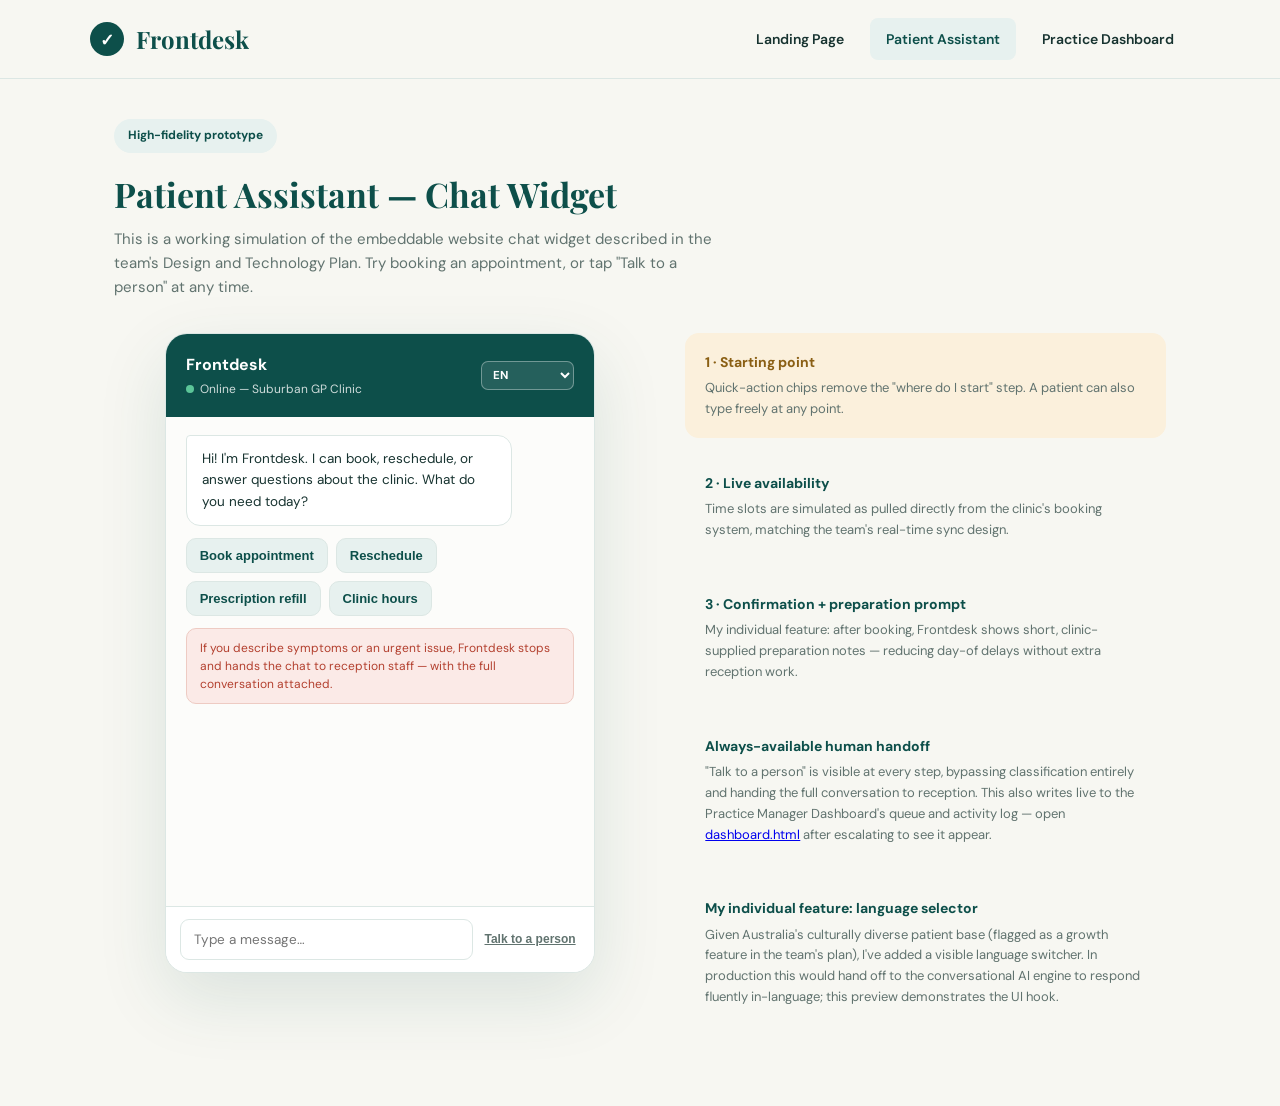
==== app.html @ 19243697 "Add files via upload" ====
<!DOCTYPE html>
<html lang="en">
<head>
<meta charset="UTF-8">
<meta name="viewport" content="width=device-width, initial-scale=1.0">
<title>Frontdesk | Patient Assistant</title>
<link rel="preconnect" href="https://fonts.googleapis.com">
<link rel="preconnect" href="https://fonts.gstatic.com" crossorigin>
<link href="https://fonts.googleapis.com/css2?family=DM+Sans:wght@400;500;600;700&family=Playfair+Display:wght@600;700&display=swap" rel="stylesheet">
<link rel="stylesheet" href="app.css">
<style>
  .widget-wrap {
    display: grid;
    grid-template-columns: 1.05fr 0.95fr;
    gap: 40px;
    align-items: start;
  }

  @media (max-width: 900px) {
    .widget-wrap { grid-template-columns: 1fr; }
  }

  /* Phone/browser widget shell */
  .widget {
    width: 100%;
    max-width: 430px;
    margin: 0 auto;
    background: white;
    border: 1px solid var(--border);
    border-radius: 22px;
    box-shadow: 0 25px 70px rgba(13, 79, 74, 0.12);
    overflow: hidden;
    display: flex;
    flex-direction: column;
    height: 640px;
  }

  .widget-header {
    background: var(--teal);
    color: white;
    padding: 18px 20px;
    display: flex;
    align-items: center;
    justify-content: space-between;
  }

  .widget-header .title { font-weight: 700; font-size: 16px; }
  .widget-header .sub { font-size: 12px; opacity: 0.8; margin-top: 2px; }
  .widget-header .dot { width: 8px; height: 8px; border-radius: 50%; background: #6fe3ac; display: inline-block; margin-right: 6px; }

  .widget-body {
    flex: 1;
    overflow-y: auto;
    padding: 18px 20px;
    display: flex;
    flex-direction: column;
    gap: 12px;
    background: #fcfcfa;
  }

  .msg {
    max-width: 84%;
    padding: 12px 15px;
    border-radius: 14px;
    font-size: 13.5px;
    animation: rise 0.25s ease;
  }
  @keyframes rise { from { opacity: 0; transform: translateY(6px); } to { opacity: 1; transform: translateY(0); } }

  .msg.bot {
    background: white;
    border: 1px solid var(--border);
    align-self: flex-start;
    border-top-left-radius: 4px;
  }
  .msg.user {
    background: var(--teal);
    color: white;
    align-self: flex-end;
    border-top-right-radius: 4px;
  }

  .chips {
    display: flex;
    flex-wrap: wrap;
    gap: 8px;
    align-self: flex-start;
    max-width: 92%;
  }

  .chip {
    background: var(--teal-soft);
    color: var(--teal);
    border: 1px solid var(--border);
    padding: 9px 13px;
    border-radius: 10px;
    font-size: 13px;
    font-weight: 600;
    cursor: pointer;
    transition: 0.15s;
  }
  .chip:hover { background: #d9ebe7; }

  .slot-chip.selected { background: var(--amber); color: white; border-color: var(--amber); }

  .escalation-banner {
    background: var(--red-soft);
    border: 1px solid #eecbc3;
    color: var(--red);
    font-size: 12px;
    padding: 10px 13px;
    border-radius: 10px;
    align-self: stretch;
    line-height: 1.5;
  }

  .typing {
    align-self: flex-start;
    background: white;
    border: 1px solid var(--border);
    border-radius: 14px;
    padding: 12px 16px;
    display: flex;
    gap: 4px;
  }
  .typing span {
    width: 6px; height: 6px; border-radius: 50%; background: var(--muted);
    animation: blink 1.1s infinite;
  }
  .typing span:nth-child(2) { animation-delay: 0.15s; }
  .typing span:nth-child(3) { animation-delay: 0.3s; }
  @keyframes blink { 0%, 60%, 100% { opacity: 0.25; } 30% { opacity: 1; } }

  .widget-footer {
    border-top: 1px solid var(--border);
    padding: 12px 14px;
    display: flex;
    gap: 8px;
    align-items: center;
    background: white;
  }

  .widget-footer input {
    flex: 1;
    border: 1px solid var(--border);
    border-radius: 9px;
    padding: 11px 13px;
    font-family: inherit;
    font-size: 13.5px;
    outline: none;
  }
  .widget-footer input:focus { border-color: var(--teal); }

  .talk-to-human {
    background: none;
    border: none;
    color: var(--muted);
    font-size: 12px;
    font-weight: 700;
    text-decoration: underline;
    cursor: pointer;
    padding: 0 4px;
    white-space: nowrap;
  }
  .talk-to-human:hover { color: var(--teal); }

  /* Annotation rail */
  .annotations { display: flex; flex-direction: column; gap: 16px; }
  .annot {
    padding: 18px 20px;
    border-radius: 14px;
  }
  .annot h4 { color: var(--teal); font-size: 14px; margin-bottom: 5px; }
  .annot p { color: var(--muted); font-size: 13px; }
  .annot.active { border-color: var(--amber); background: var(--amber-soft); }
  .annot.active h4 { color: #8a5f14; }

  .confirm-card {
    align-self: stretch;
    background: white;
    border: 1px solid var(--border);
    border-radius: 12px;
    padding: 14px;
    font-size: 13px;
  }
  .confirm-card .row { display: flex; justify-content: space-between; margin-bottom: 6px; }
  .confirm-card .label { color: var(--muted); }
  .confirm-card ul { margin: 8px 0 0 18px; color: var(--muted); }
  .confirm-check {
    color: var(--green); font-weight: 700; font-size: 13px; margin-bottom: 6px;
  }
</style>
</head>
<body>

<nav class="app-nav">
  <a href="index.html" class="logo"><span class="logo-icon">✓</span> Frontdesk</a>
  <div class="nav-links">
    <a href="index.html">Landing Page</a>
    <a href="app.html" class="active">Patient Assistant</a>
    <a href="dashboard.html">Practice Dashboard</a>
  </div>
</nav>

<div class="app-shell">
  <span class="app-eyebrow">High-fidelity prototype</span>
  <h1>Patient Assistant — Chat Widget</h1>
  <p class="lede">This is a working simulation of the embeddable website chat widget described in the team's Design and Technology Plan. Try booking an appointment, or tap "Talk to a person" at any time.</p>

  <div class="widget-wrap">
    <div class="widget">
      <div class="widget-header">
        <div>
          <div class="title">Frontdesk <span class="status-pill-header" id="statusPill">Escalated</span></div>
          <div class="sub"><span class="dot"></span>Online — Suburban GP Clinic</div>
        </div>
        <select class="lang-select" id="langSelect" title="My individual feature: language selector">
          <option value="en">EN</option>
          <option value="vi">Tiếng Việt</option>
          <option value="zh">中文</option>
          <option value="ar">العربية</option>
        </select>
      </div>
      <div class="widget-body" id="chatBody"></div>
      <div class="widget-footer">
        <input id="chatInput" type="text" placeholder="Type a message…" />
        <button class="talk-to-human" id="talkHuman">Talk to a person</button>
      </div>
    </div>

    <div class="annotations" id="annotRail">
      <div class="annot" data-step="home">
        <h4>1 · Starting point</h4>
        <p>Quick-action chips remove the "where do I start" step. A patient can also type freely at any point.</p>
      </div>
      <div class="annot" data-step="booking">
        <h4>2 · Live availability</h4>
        <p>Time slots are simulated as pulled directly from the clinic's booking system, matching the team's real-time sync design.</p>
      </div>
      <div class="annot" data-step="confirm">
        <h4>3 · Confirmation + preparation prompt</h4>
        <p>My individual feature: after booking, Frontdesk shows short, clinic-supplied preparation notes — reducing day-of delays without extra reception work.</p>
      </div>
      <div class="annot" data-step="escalate">
        <h4>Always-available human handoff</h4>
        <p>"Talk to a person" is visible at every step, bypassing classification entirely and handing the full conversation to reception. This also writes live to the Practice Manager Dashboard's queue and activity log — open <a href="dashboard.html" target="_blank" rel="noopener">dashboard.html</a> after escalating to see it appear.</p>
      </div>
      <div class="annot" data-step="lang">
        <h4>My individual feature: language selector</h4>
        <p>Given Australia's culturally diverse patient base (flagged as a growth feature in the team's plan), I've added a visible language switcher. In production this would hand off to the conversational AI engine to respond fluently in-language; this preview demonstrates the UI hook.</p>
      </div>
    </div>
  </div>
</div>

<script src="app.js"></script>
</body>
</html>
---- app.css ----
:root {
  --teal: #0d4f4a;
  --teal-light: #146a63;
  --teal-soft: #e7f1ef;
  --amber: #e4a83a;
  --amber-soft: #fbf0dc;
  --cream: #f7f7f2;
  --white: #ffffff;
  --dark: #173330;
  --muted: #61736f;
  --border: #dce7e4;
  --red: #b3402f;
  --red-soft: #fbeae7;
  --green: #27855e;
}

* { margin: 0; padding: 0; box-sizing: border-box; }

html { scroll-behavior: smooth; }

body {
  font-family: "DM Sans", sans-serif;
  color: var(--dark);
  background: var(--cream);
  line-height: 1.6;
}

/* Shared top nav (matches landing page) */
.app-nav {
  width: 100%;
  padding: 18px 7%;
  display: flex;
  justify-content: space-between;
  align-items: center;
  background: rgba(247, 247, 242, 0.97);
  position: sticky;
  top: 0;
  z-index: 1000;
  border-bottom: 1px solid var(--border);
  backdrop-filter: blur(10px);
}

.app-nav .logo {
  display: flex;
  align-items: center;
  gap: 12px;
  font-family: "Playfair Display", serif;
  font-size: 24px;
  font-weight: 700;
  color: var(--teal);
  text-decoration: none;
}

.app-nav .logo-icon {
  width: 34px;
  height: 34px;
  border-radius: 50%;
  background: var(--teal);
  color: white;
  display: flex;
  align-items: center;
  justify-content: center;
  font-size: 17px;
}

.app-nav .nav-links {
  display: flex;
  align-items: center;
  gap: 10px;
}

.app-nav .nav-links a {
  text-decoration: none;
  color: var(--dark);
  font-size: 14px;
  font-weight: 600;
  padding: 10px 16px;
  border-radius: 8px;
}

.app-nav .nav-links a.active {
  background: var(--teal-soft);
  color: var(--teal);
}

.app-nav .nav-links a:not(.active):hover {
  background: #eeeeea;
}

.app-shell {
  max-width: 1180px;
  margin: 0 auto;
  padding: 40px 5% 80px;
}

.app-eyebrow {
  display: inline-block;
  background: var(--teal-soft);
  color: var(--teal);
  padding: 7px 14px;
  border-radius: 50px;
  font-size: 12px;
  font-weight: 700;
  margin-bottom: 14px;
}

.app-shell > h1 {
  font-family: "Playfair Display", serif;
  color: var(--teal);
  font-size: 34px;
  margin-bottom: 6px;
}

.app-shell > p.lede {
  color: var(--muted);
  font-size: 15px;
  max-width: 600px;
  margin-bottom: 34px;
}

/* Buttons */
.btn {
  border: none;
  cursor: pointer;
  font-family: inherit;
  font-weight: 700;
  border-radius: 9px;
  padding: 13px 20px;
  font-size: 14px;
  transition: 0.2s;
}

.btn-primary { background: var(--teal); color: white; }
.btn-primary:hover { background: var(--teal-light); }
.btn-primary:disabled { background: #b7c6c3; cursor: not-allowed; }

.btn-ghost {
  background: transparent;
  color: var(--teal);
  border: 1px solid var(--border);
}
.btn-ghost:hover { background: var(--teal-soft); }

.btn-amber { background: var(--amber); color: white; }
.btn-amber:hover { opacity: 0.9; }

.btn-sm { padding: 9px 14px; font-size: 13px; }

/* Card */
.card {
  background: white;
  border: 1px solid var(--border);
  border-radius: 18px;
}

/* Shared: status pill + language select (used on app.html) */
.status-pill-header {
  font-size: 11px;
  font-weight: 700;
  padding: 4px 10px;
  border-radius: 50px;
  background: rgba(255,255,255,0.16);
  color: white;
  margin-left: 8px;
  display: none;
}
.status-pill-header.show { display: inline-block; }
.status-pill-header.escalated { background: var(--amber); }

.lang-select {
  font-family: inherit;
  font-size: 11.5px;
  font-weight: 700;
  border: 1px solid rgba(255,255,255,0.35);
  background: rgba(255,255,255,0.1);
  color: white;
  border-radius: 7px;
  padding: 5px 7px;
  cursor: pointer;
}
.lang-select option { color: var(--dark); }

.lang-note {
  font-size: 11.5px;
  color: var(--muted);
  background: var(--teal-soft);
  border: 1px solid var(--border);
  border-radius: 10px;
  padding: 9px 12px;
  align-self: flex-start;
  max-width: 92%;
}

/* Shared: expandable access panel (used on dashboard.html) */
.access-panel {
  display: none;
  margin-top: 14px;
  padding-top: 14px;
  border-top: 1px solid var(--border);
  font-size: 12.5px;
}
.access-panel.open { display: block; }
.access-panel table { width: 100%; border-collapse: collapse; }
.access-panel th, .access-panel td { text-align: left; padding: 6px 4px; border-bottom: 1px solid #f0f0ec; }
.access-panel th { color: var(--muted); font-weight: 600; font-size: 11px; }
.perm-yes { color: var(--green); font-weight: 700; }
.perm-no { color: var(--muted); }

.sync-badge {
  font-size: 11px;
  font-weight: 700;
  color: var(--green);
  background: #eef4ee;
  border-radius: 50px;
  padding: 4px 10px;
  display: inline-flex;
  align-items: center;
  gap: 5px;
  margin-bottom: 10px;
}
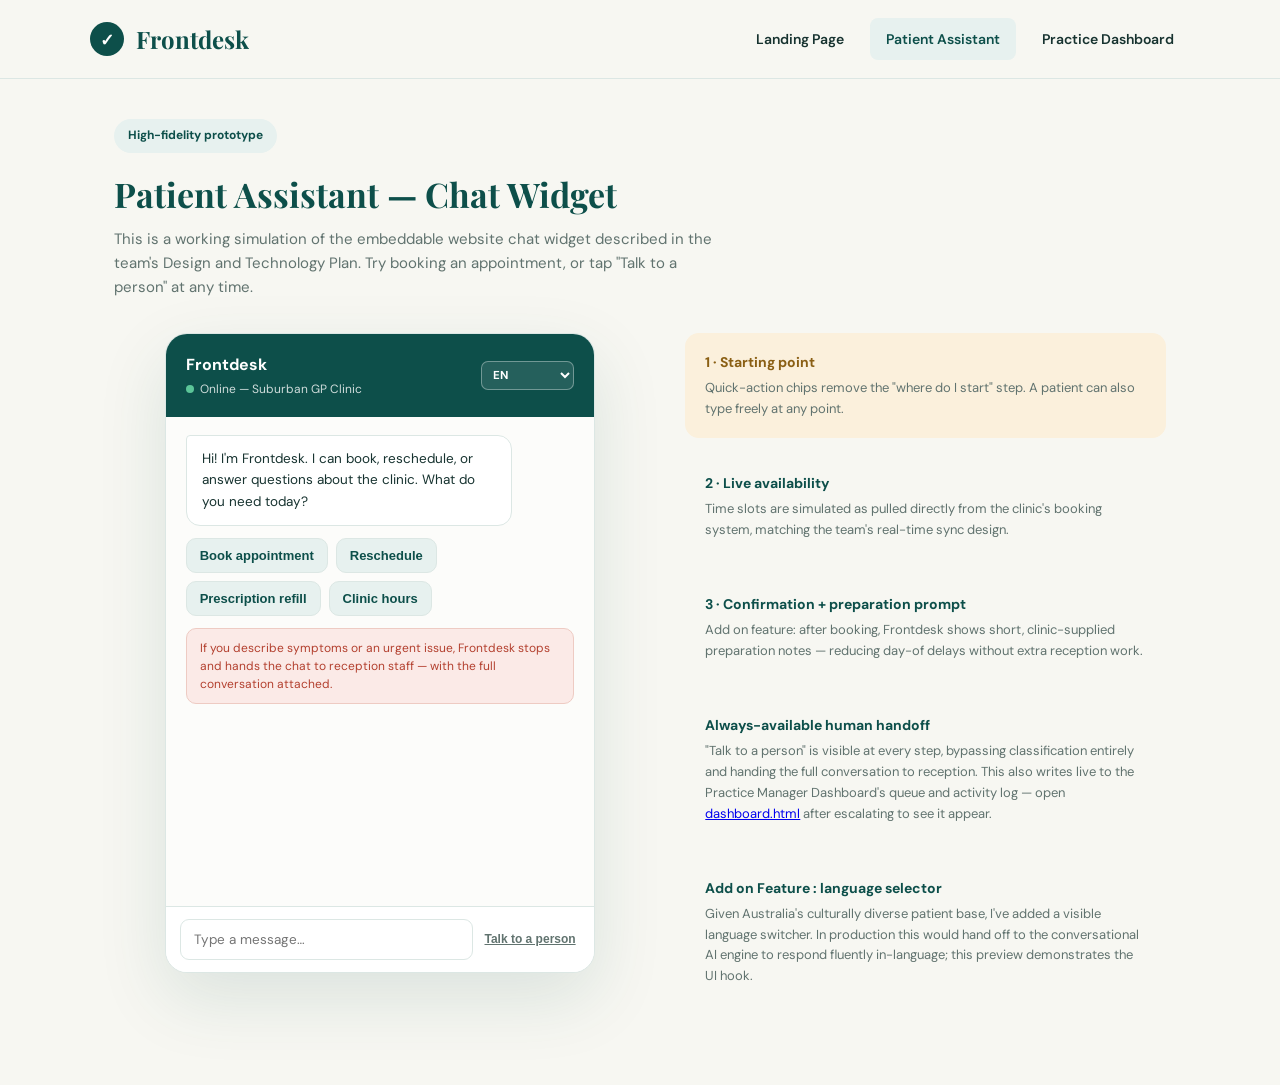
==== commit 6652fc9a: "Update app.html" ====
--- a/app.html
+++ b/app.html
@@ -214,7 +214,7 @@
           <div class="title">Frontdesk <span class="status-pill-header" id="statusPill">Escalated</span></div>
           <div class="sub"><span class="dot"></span>Online — Suburban GP Clinic</div>
         </div>
-        <select class="lang-select" id="langSelect" title="My individual feature: language selector">
+        <select class="lang-select" id="langSelect" title="Add on feature: language selector">
           <option value="en">EN</option>
           <option value="vi">Tiếng Việt</option>
           <option value="zh">中文</option>
@@ -239,15 +239,15 @@
       </div>
       <div class="annot" data-step="confirm">
         <h4>3 · Confirmation + preparation prompt</h4>
-        <p>My individual feature: after booking, Frontdesk shows short, clinic-supplied preparation notes — reducing day-of delays without extra reception work.</p>
+        <p>Add on feature: after booking, Frontdesk shows short, clinic-supplied preparation notes — reducing day-of delays without extra reception work.</p>
       </div>
       <div class="annot" data-step="escalate">
         <h4>Always-available human handoff</h4>
         <p>"Talk to a person" is visible at every step, bypassing classification entirely and handing the full conversation to reception. This also writes live to the Practice Manager Dashboard's queue and activity log — open <a href="dashboard.html" target="_blank" rel="noopener">dashboard.html</a> after escalating to see it appear.</p>
       </div>
       <div class="annot" data-step="lang">
-        <h4>My individual feature: language selector</h4>
-        <p>Given Australia's culturally diverse patient base (flagged as a growth feature in the team's plan), I've added a visible language switcher. In production this would hand off to the conversational AI engine to respond fluently in-language; this preview demonstrates the UI hook.</p>
+        <h4>Add on Feature : language selector</h4>
+        <p>Given Australia's culturally diverse patient base, I've added a visible language switcher. In production this would hand off to the conversational AI engine to respond fluently in-language; this preview demonstrates the UI hook.</p>
       </div>
     </div>
   </div>
